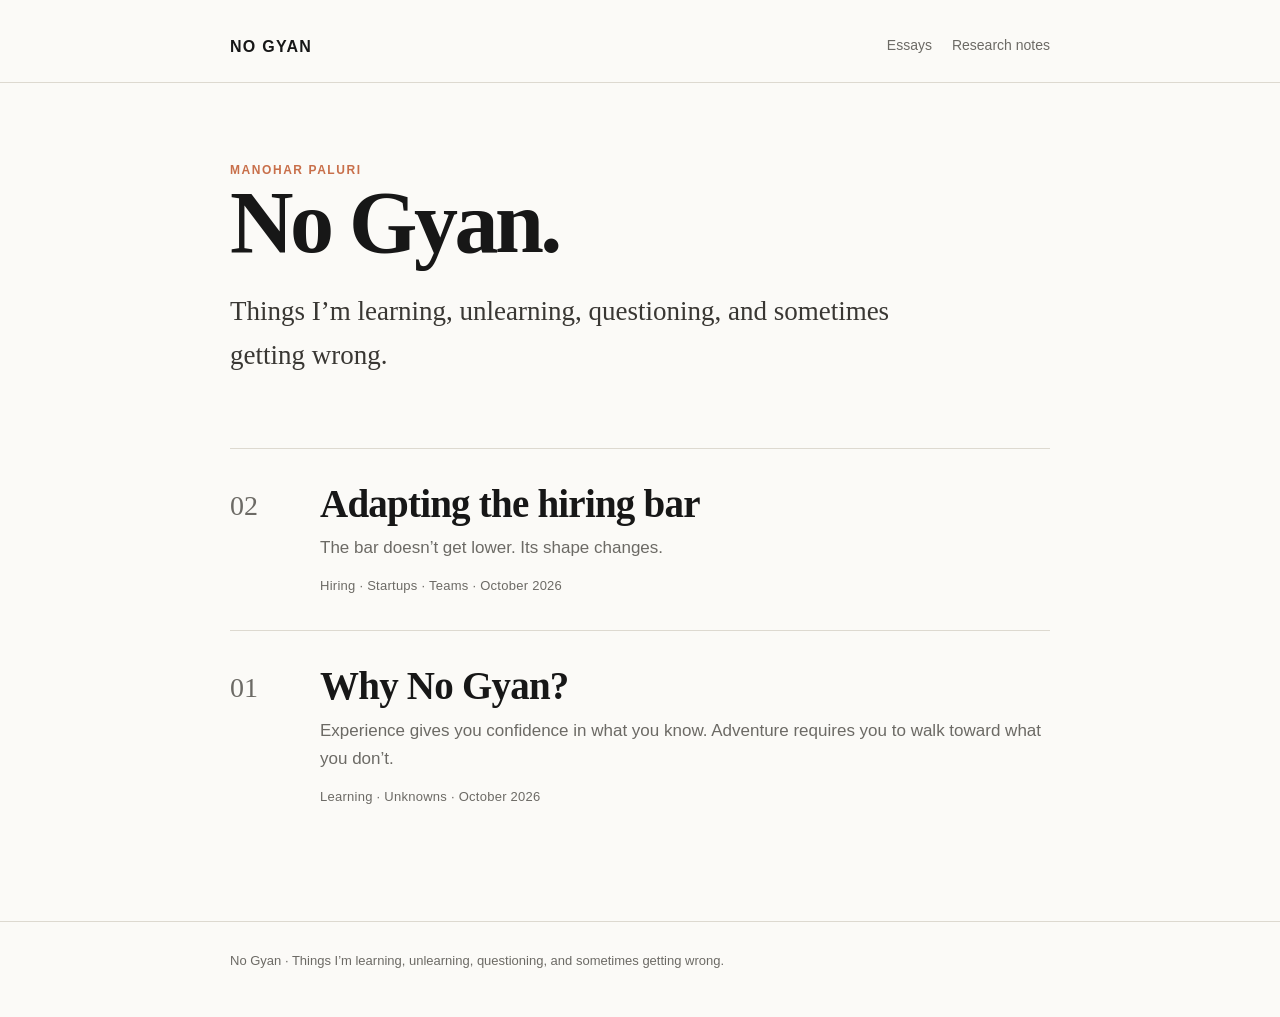
==== index.html @ 30f3d70f "Launch No Gyan" ====
<!doctype html><html lang="en"><head><title>No Gyan — Manohar Paluri</title>
<meta charset="utf-8"><meta name="viewport" content="width=device-width,initial-scale=1">
<link rel="stylesheet" href="assets/style.css">
<meta name="theme-color" content="#fbfaf7">
<meta name="description" content="Things I’m learning, unlearning, questioning, and sometimes getting wrong.">
</head><body>
<header><div class="wrap"><a class="brand" href="./">NO GYAN</a><nav><a href="./">Essays</a><a href="https://mpaluri.github.io/research-paper-summaries/">Research notes</a></nav></div></header>
<main>
<section class="hero"><div class="wrap"><div class="kicker">Manohar Paluri</div><h1>No Gyan.</h1>
<p>Things I’m learning, unlearning, questioning, and sometimes getting wrong.</p></div></section>
<section class="posts"><div class="wrap">
<a class="post-card" href="./02-adapting-the-hiring-bar/"><div class="num">02</div><div><h2>Adapting the hiring bar</h2><p>The bar doesn’t get lower. Its shape changes.</p><p class="meta">Hiring · Startups · Teams · October 2026</p></div></a>
<a class="post-card" href="./01-why-no-gyan/"><div class="num">01</div><div><h2>Why No Gyan?</h2><p>Experience gives you confidence in what you know. Adventure requires you to walk toward what you don’t.</p><p class="meta">Learning · Unknowns · October 2026</p></div></a>
</div></section></main><footer><div class="wrap">No Gyan · Things I’m learning, unlearning, questioning, and sometimes getting wrong.</div></footer></body></html>
---- assets/style.css ----
:root{
  --bg:#fbfaf7; --ink:#171717; --muted:#6c6a65; --line:#ddd9d0;
  --card:#fff; --accent:#c86f4a; --soft:#f1ede5; --max:820px;
}
*{box-sizing:border-box}
html{scroll-behavior:smooth}
body{margin:0;background:var(--bg);color:var(--ink);font-family:ui-sans-serif,-apple-system,BlinkMacSystemFont,"Segoe UI",sans-serif;line-height:1.65}
a{color:inherit}
.wrap{width:min(var(--max),calc(100% - 40px));margin:auto}
header{padding:34px 0 22px;border-bottom:1px solid var(--line)}
.brand{font-weight:800;letter-spacing:.08em;text-decoration:none}
nav{float:right;font-size:14px;color:var(--muted)}
nav a{margin-left:20px;text-decoration:none}
.hero{padding:78px 0 52px}
.hero h1{font-family:Georgia,serif;font-size:clamp(48px,9vw,88px);line-height:.95;margin:0 0 24px;letter-spacing:-.04em}
.hero p{font-family:Georgia,serif;font-size:clamp(20px,3vw,27px);max-width:700px;margin:0;color:#393733}
.kicker{font-size:12px;letter-spacing:.13em;text-transform:uppercase;color:var(--accent);font-weight:800}
.posts{padding:18px 0 80px}
.post-card{display:grid;grid-template-columns:70px 1fr;gap:20px;padding:34px 0;border-top:1px solid var(--line);text-decoration:none}
.num{font-family:Georgia,serif;font-size:28px;color:var(--muted)}
.post-card h2{font-family:Georgia,serif;font-size:clamp(28px,4vw,39px);line-height:1.08;margin:0 0 9px;letter-spacing:-.02em}
.post-card p{margin:0;color:var(--muted);font-size:17px}
.meta{margin-top:13px!important;font-size:13px!important;letter-spacing:.02em}
.article{padding:65px 0 90px}
.article h1{font-family:Georgia,serif;font-size:clamp(40px,7vw,66px);line-height:1.02;letter-spacing:-.035em;margin:10px 0 18px}
.article .dek{font-family:Georgia,serif;font-size:23px;color:#44413c;margin:0 0 48px}
.prose{font-family:Georgia,serif;font-size:20px;max-width:720px}
.prose p{margin:0 0 25px}
.prose strong{font-weight:700}
.prose blockquote{font-size:30px;line-height:1.25;margin:42px 0;padding-left:24px;border-left:3px solid var(--accent)}
.back{display:inline-block;margin-top:45px;color:var(--muted);font-family:ui-sans-serif,sans-serif;font-size:14px}
footer{border-top:1px solid var(--line);padding:28px 0 45px;color:var(--muted);font-size:13px}
@media(max-width:600px){.post-card{grid-template-columns:45px 1fr}.hero{padding-top:55px}nav{float:none;display:block;margin-top:12px}nav a{margin:0 18px 0 0}.prose{font-size:19px}}
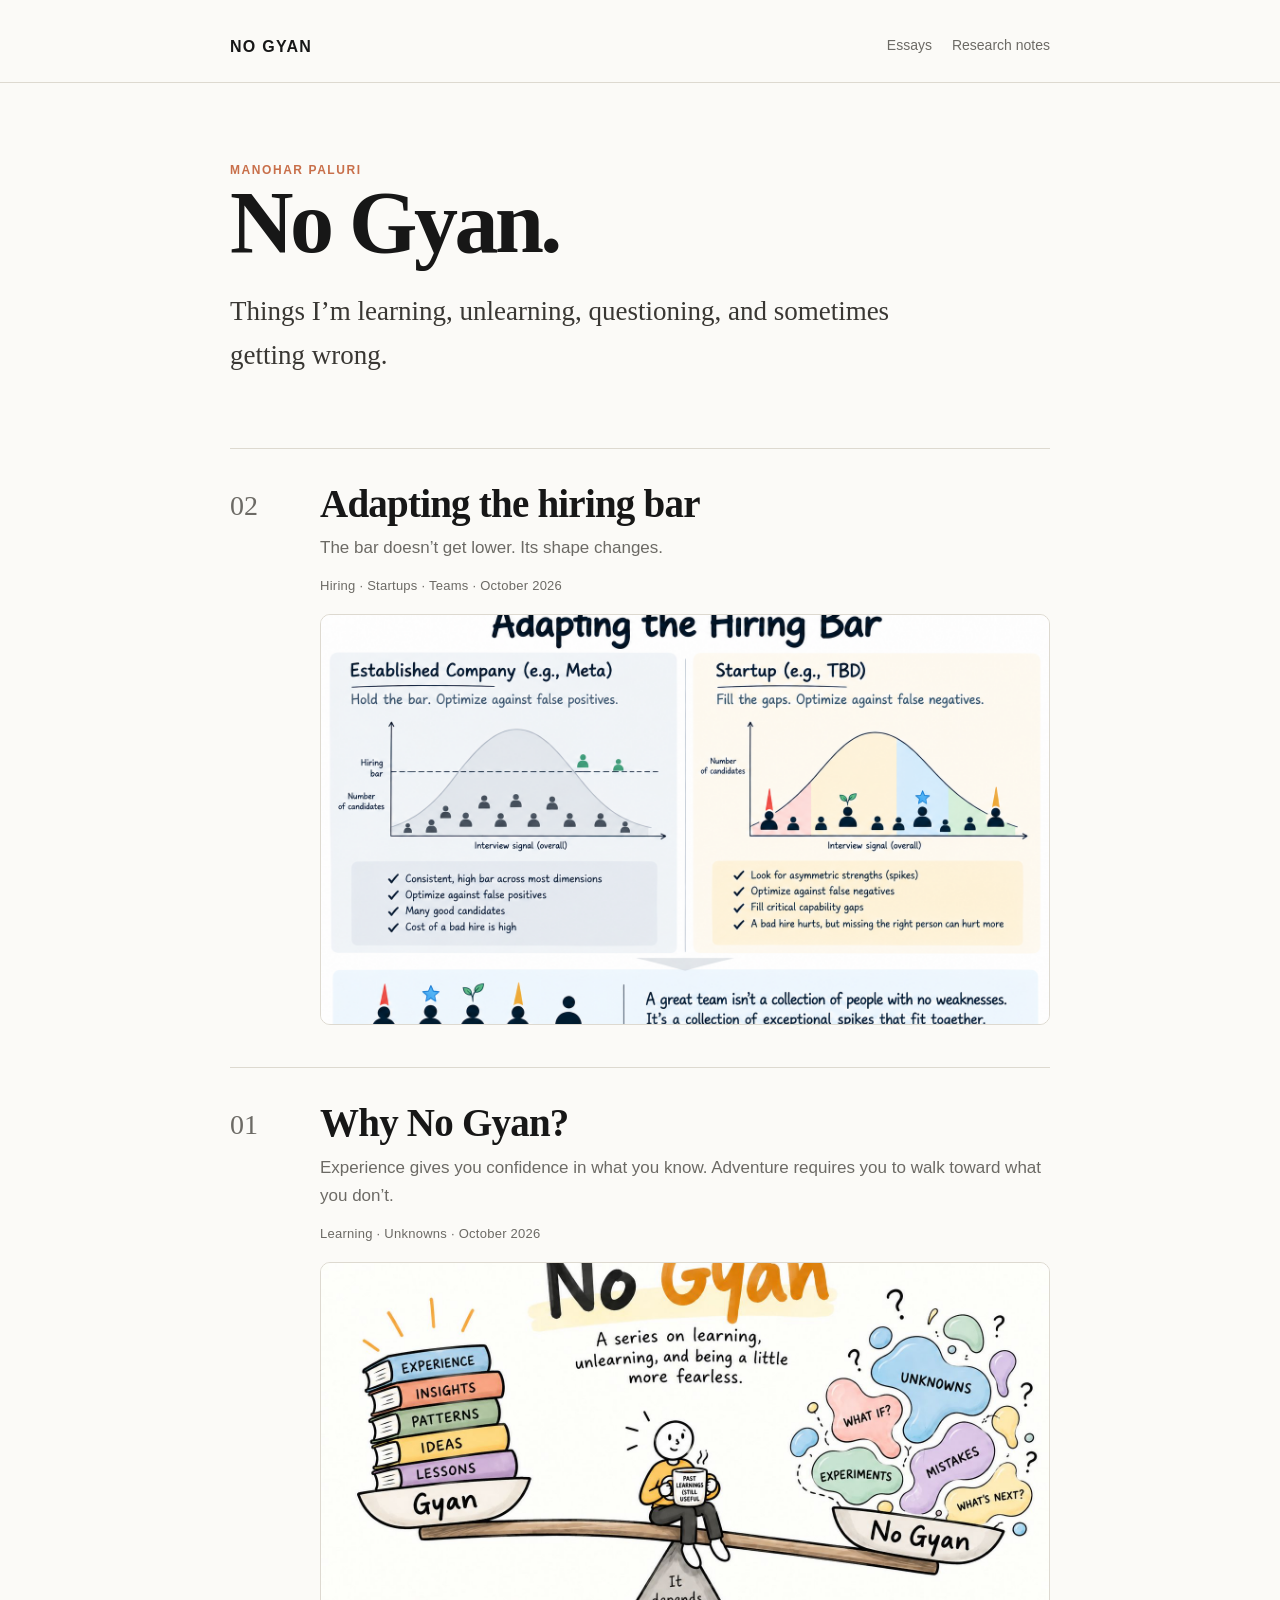
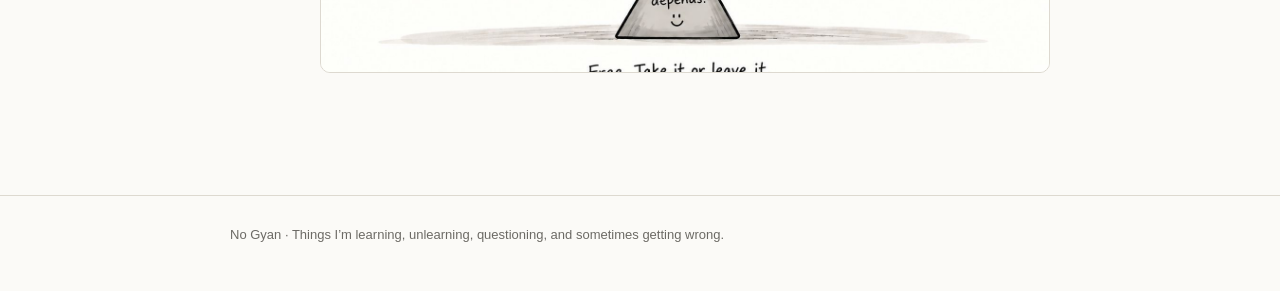
==== commit 12a58090: "Add final No Gyan visuals" ====
--- a/index.html
+++ b/index.html
@@ -9,6 +9,6 @@
 <section class="hero"><div class="wrap"><div class="kicker">Manohar Paluri</div><h1>No Gyan.</h1>
 <p>Things I’m learning, unlearning, questioning, and sometimes getting wrong.</p></div></section>
 <section class="posts"><div class="wrap">
-<a class="post-card" href="./02-adapting-the-hiring-bar/"><div class="num">02</div><div><h2>Adapting the hiring bar</h2><p>The bar doesn’t get lower. Its shape changes.</p><p class="meta">Hiring · Startups · Teams · October 2026</p></div></a>
-<a class="post-card" href="./01-why-no-gyan/"><div class="num">01</div><div><h2>Why No Gyan?</h2><p>Experience gives you confidence in what you know. Adventure requires you to walk toward what you don’t.</p><p class="meta">Learning · Unknowns · October 2026</p></div></a>
+<a class="post-card" href="./02-adapting-the-hiring-bar/"><div class="num">02</div><div><h2>Adapting the hiring bar</h2><p>The bar doesn’t get lower. Its shape changes.</p><p class="meta">Hiring · Startups · Teams · October 2026</p><img class="post-thumb" src="./assets/no-gyan-02.png" alt="Adapting the hiring bar visual"></div></a>
+<a class="post-card" href="./01-why-no-gyan/"><div class="num">01</div><div><h2>Why No Gyan?</h2><p>Experience gives you confidence in what you know. Adventure requires you to walk toward what you don’t.</p><p class="meta">Learning · Unknowns · October 2026</p><img class="post-thumb" src="./assets/no-gyan-01.jpeg" alt="Why No Gyan visual"></div></a>
 </div></section></main><footer><div class="wrap">No Gyan · Things I’m learning, unlearning, questioning, and sometimes getting wrong.</div></footer></body></html>
--- a/assets/style.css
+++ b/assets/style.css
@@ -32,3 +32,7 @@
 .back{display:inline-block;margin-top:45px;color:var(--muted);font-family:ui-sans-serif,sans-serif;font-size:14px}
 footer{border-top:1px solid var(--line);padding:28px 0 45px;color:var(--muted);font-size:13px}
 @media(max-width:600px){.post-card{grid-template-columns:45px 1fr}.hero{padding-top:55px}nav{float:none;display:block;margin-top:12px}nav a{margin:0 18px 0 0}.prose{font-size:19px}}
+
+.visual-wrap{margin:34px 0 48px}
+.essay-visual{display:block;width:100%;height:auto;border:1px solid var(--line);border-radius:14px;background:#fff}
+.post-thumb{margin-top:18px;width:100%;aspect-ratio:16/9;object-fit:cover;border:1px solid var(--line);border-radius:10px;background:#fff}
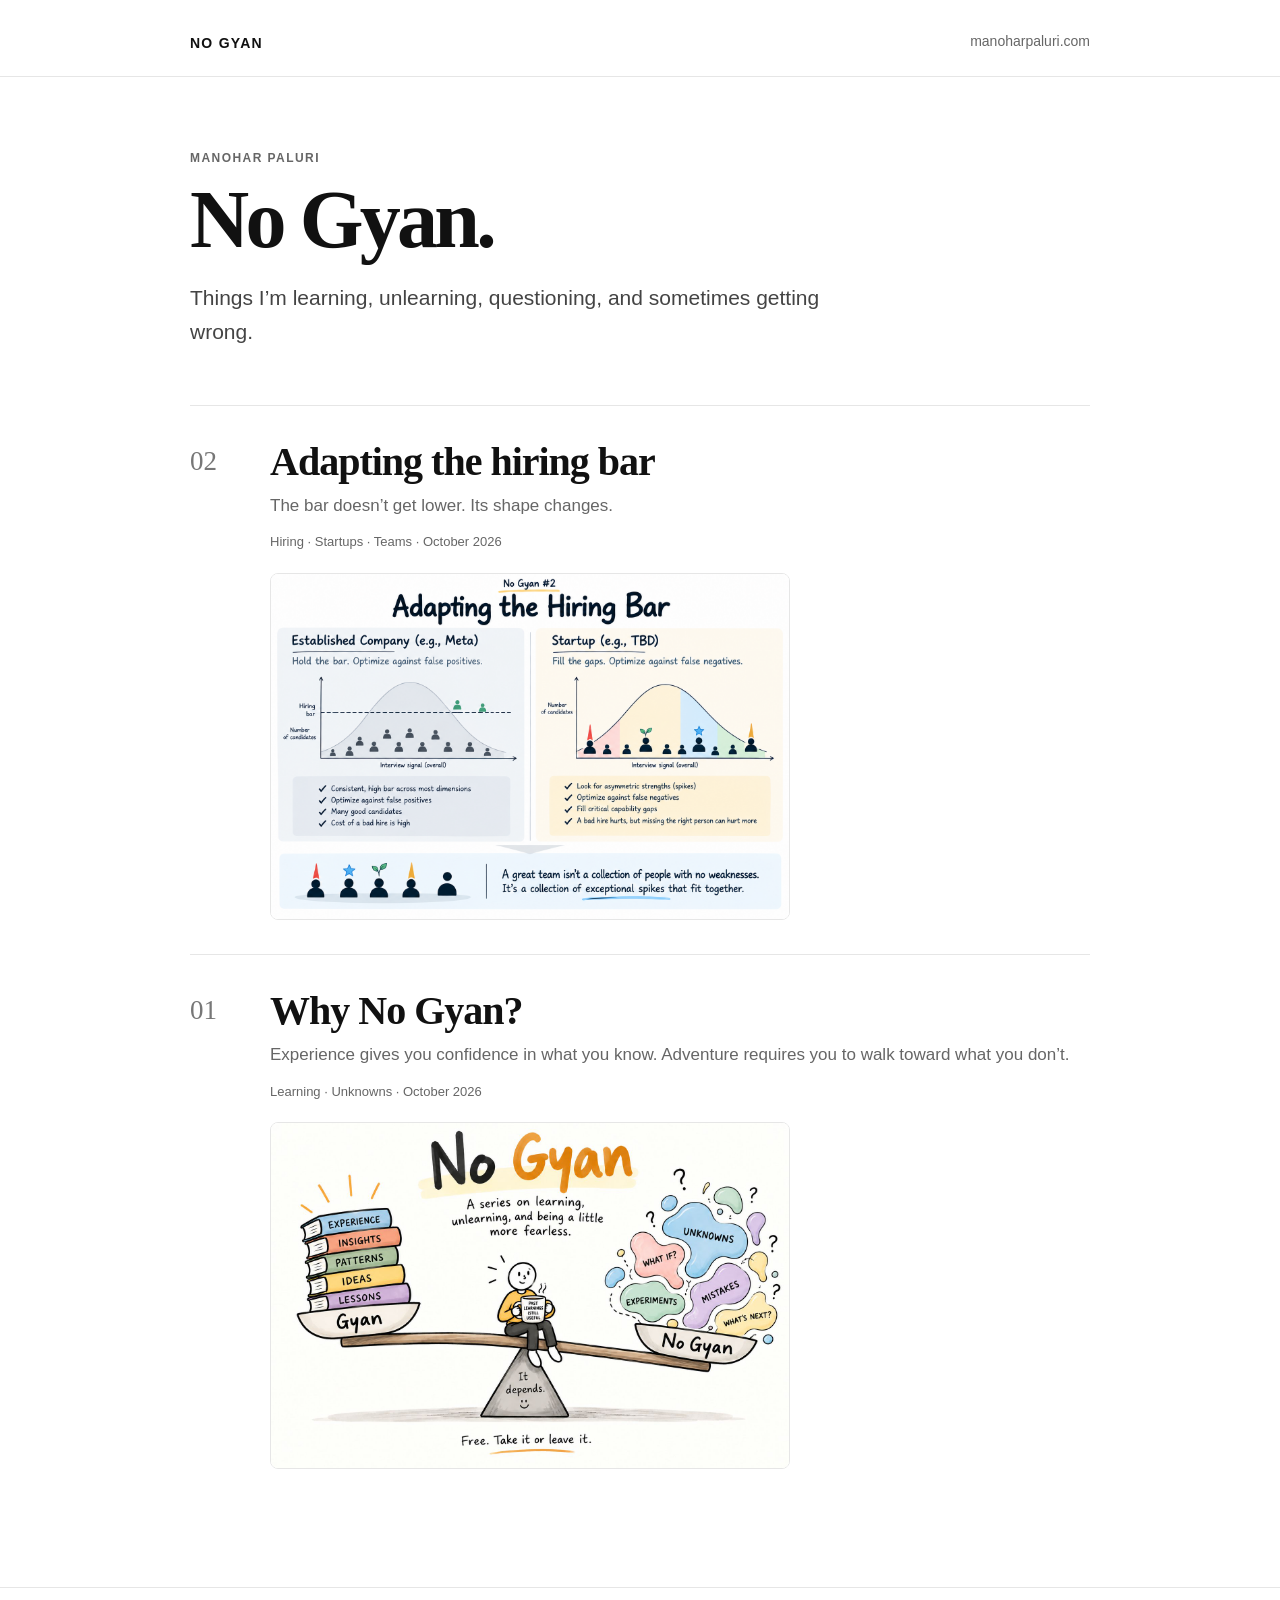
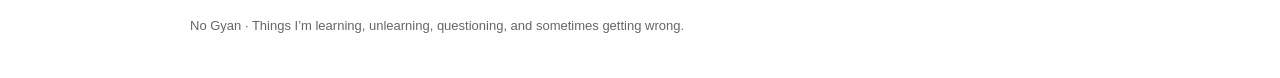
==== commit f583e2e3: "Finalize No Gyan layout" ====
--- a/index.html
+++ b/index.html
@@ -4,11 +4,11 @@
 <meta name="theme-color" content="#fbfaf7">
 <meta name="description" content="Things I’m learning, unlearning, questioning, and sometimes getting wrong.">
 </head><body>
-<header><div class="wrap"><a class="brand" href="./">NO GYAN</a><nav><a href="./">Essays</a><a href="https://mpaluri.github.io/research-paper-summaries/">Research notes</a></nav></div></header>
+<header><div class="wrap"><a class="brand" href="./">NO GYAN</a><nav><a href="https://manoharpaluri.com/">manoharpaluri.com</a></nav></div></header>
 <main>
 <section class="hero"><div class="wrap"><div class="kicker">Manohar Paluri</div><h1>No Gyan.</h1>
 <p>Things I’m learning, unlearning, questioning, and sometimes getting wrong.</p></div></section>
 <section class="posts"><div class="wrap">
-<a class="post-card" href="./02-adapting-the-hiring-bar/"><div class="num">02</div><div><h2>Adapting the hiring bar</h2><p>The bar doesn’t get lower. Its shape changes.</p><p class="meta">Hiring · Startups · Teams · October 2026</p><img class="post-thumb" src="./assets/no-gyan-02.png" alt="Adapting the hiring bar visual"></div></a>
-<a class="post-card" href="./01-why-no-gyan/"><div class="num">01</div><div><h2>Why No Gyan?</h2><p>Experience gives you confidence in what you know. Adventure requires you to walk toward what you don’t.</p><p class="meta">Learning · Unknowns · October 2026</p><img class="post-thumb" src="./assets/no-gyan-01.jpeg" alt="Why No Gyan visual"></div></a>
+<a class="post-card" href="./02-adapting-the-hiring-bar/"><div class="num">02</div><div><h2>Adapting the hiring bar</h2><p>The bar doesn’t get lower. Its shape changes.</p><p class="meta">Hiring · Startups · Teams · October 2026</p><div class="post-thumb-wrap"><img class="post-thumb" src="./assets/no-gyan-02.png" alt="Adapting the hiring bar visual"></div></div></a>
+<a class="post-card" href="./01-why-no-gyan/"><div class="num">01</div><div><h2>Why No Gyan?</h2><p>Experience gives you confidence in what you know. Adventure requires you to walk toward what you don’t.</p><p class="meta">Learning · Unknowns · October 2026</p><div class="post-thumb-wrap"><img class="post-thumb" src="./assets/no-gyan-01.jpeg" alt="Why No Gyan visual"></div></div></a>
 </div></section></main><footer><div class="wrap">No Gyan · Things I’m learning, unlearning, questioning, and sometimes getting wrong.</div></footer></body></html>
--- a/assets/style.css
+++ b/assets/style.css
@@ -1,38 +1,71 @@
 
 :root{
-  --bg:#fbfaf7; --ink:#171717; --muted:#6c6a65; --line:#ddd9d0;
-  --card:#fff; --accent:#c86f4a; --soft:#f1ede5; --max:820px;
+  --bg:#ffffff; --ink:#111111; --muted:#666666; --line:#e6e6e6;
+  --card:#ffffff; --max:900px;
 }
 *{box-sizing:border-box}
 html{scroll-behavior:smooth}
-body{margin:0;background:var(--bg);color:var(--ink);font-family:ui-sans-serif,-apple-system,BlinkMacSystemFont,"Segoe UI",sans-serif;line-height:1.65}
+body{
+  margin:0;background:var(--bg);color:var(--ink);
+  font-family:Arial,Helvetica,sans-serif;line-height:1.62
+}
 a{color:inherit}
-.wrap{width:min(var(--max),calc(100% - 40px));margin:auto}
-header{padding:34px 0 22px;border-bottom:1px solid var(--line)}
-.brand{font-weight:800;letter-spacing:.08em;text-decoration:none}
-nav{float:right;font-size:14px;color:var(--muted)}
-nav a{margin-left:20px;text-decoration:none}
-.hero{padding:78px 0 52px}
-.hero h1{font-family:Georgia,serif;font-size:clamp(48px,9vw,88px);line-height:.95;margin:0 0 24px;letter-spacing:-.04em}
-.hero p{font-family:Georgia,serif;font-size:clamp(20px,3vw,27px);max-width:700px;margin:0;color:#393733}
-.kicker{font-size:12px;letter-spacing:.13em;text-transform:uppercase;color:var(--accent);font-weight:800}
-.posts{padding:18px 0 80px}
-.post-card{display:grid;grid-template-columns:70px 1fr;gap:20px;padding:34px 0;border-top:1px solid var(--line);text-decoration:none}
-.num{font-family:Georgia,serif;font-size:28px;color:var(--muted)}
-.post-card h2{font-family:Georgia,serif;font-size:clamp(28px,4vw,39px);line-height:1.08;margin:0 0 9px;letter-spacing:-.02em}
+.wrap{width:min(var(--max),calc(100% - 44px));margin:auto}
+header{padding:30px 0 20px;border-bottom:1px solid var(--line)}
+.brand{font-weight:700;letter-spacing:.09em;text-decoration:none;font-size:14px}
+nav{float:right;font-size:14px}
+nav a{text-decoration:none;color:var(--muted)}
+nav a:hover{color:var(--ink)}
+.hero{padding:72px 0 46px}
+.hero h1{
+  font-family:Georgia,"Times New Roman",serif;
+  font-size:clamp(50px,9vw,82px);line-height:.98;
+  margin:0 0 20px;letter-spacing:-.045em
+}
+.hero p{font-size:21px;max-width:690px;margin:0;color:#444}
+.kicker{font-size:12px;letter-spacing:.12em;text-transform:uppercase;color:var(--muted);font-weight:700;margin-bottom:12px}
+.posts{padding:10px 0 84px}
+.post-card{
+  display:grid;grid-template-columns:58px minmax(0,1fr);gap:22px;
+  padding:34px 0;border-top:1px solid var(--line);text-decoration:none
+}
+.num{font-family:Georgia,"Times New Roman",serif;font-size:27px;color:#777}
+.post-card h2{
+  font-family:Georgia,"Times New Roman",serif;
+  font-size:clamp(29px,4vw,40px);line-height:1.08;margin:0 0 9px;letter-spacing:-.025em
+}
 .post-card p{margin:0;color:var(--muted);font-size:17px}
-.meta{margin-top:13px!important;font-size:13px!important;letter-spacing:.02em}
-.article{padding:65px 0 90px}
-.article h1{font-family:Georgia,serif;font-size:clamp(40px,7vw,66px);line-height:1.02;letter-spacing:-.035em;margin:10px 0 18px}
-.article .dek{font-family:Georgia,serif;font-size:23px;color:#44413c;margin:0 0 48px}
-.prose{font-family:Georgia,serif;font-size:20px;max-width:720px}
+.meta{margin-top:12px!important;font-size:13px!important}
+.post-thumb-wrap{
+  margin-top:20px;width:min(100%,520px);
+  border:1px solid var(--line);border-radius:8px;overflow:hidden;background:#fff
+}
+.post-thumb{
+  display:block;width:100%;height:auto;object-fit:contain;background:#fff
+}
+.article{padding:60px 0 90px}
+.article h1{
+  font-family:Georgia,"Times New Roman",serif;
+  font-size:clamp(42px,7vw,65px);line-height:1.02;
+  letter-spacing:-.035em;margin:8px 0 18px
+}
+.article .dek{font-size:21px;color:#555;margin:0 0 36px;max-width:760px}
+.visual-wrap{margin:28px 0 48px}
+.essay-visual{
+  display:block;width:100%;height:auto;object-fit:contain;
+  border:1px solid var(--line);border-radius:8px;background:#fff
+}
+.prose{font-family:Georgia,"Times New Roman",serif;font-size:20px;max-width:720px}
 .prose p{margin:0 0 25px}
 .prose strong{font-weight:700}
-.prose blockquote{font-size:30px;line-height:1.25;margin:42px 0;padding-left:24px;border-left:3px solid var(--accent)}
-.back{display:inline-block;margin-top:45px;color:var(--muted);font-family:ui-sans-serif,sans-serif;font-size:14px}
-footer{border-top:1px solid var(--line);padding:28px 0 45px;color:var(--muted);font-size:13px}
-@media(max-width:600px){.post-card{grid-template-columns:45px 1fr}.hero{padding-top:55px}nav{float:none;display:block;margin-top:12px}nav a{margin:0 18px 0 0}.prose{font-size:19px}}
-
-.visual-wrap{margin:34px 0 48px}
-.essay-visual{display:block;width:100%;height:auto;border:1px solid var(--line);border-radius:14px;background:#fff}
-.post-thumb{margin-top:18px;width:100%;aspect-ratio:16/9;object-fit:cover;border:1px solid var(--line);border-radius:10px;background:#fff}
+.prose blockquote{font-size:29px;line-height:1.28;margin:40px 0;padding-left:22px;border-left:2px solid #111}
+.back{display:inline-block;margin-top:44px;color:var(--muted);font-family:Arial,Helvetica,sans-serif;font-size:14px}
+footer{border-top:1px solid var(--line);padding:27px 0 42px;color:var(--muted);font-size:13px}
+@media(max-width:600px){
+  .wrap{width:min(var(--max),calc(100% - 30px))}
+  .post-card{grid-template-columns:38px minmax(0,1fr);gap:14px}
+  .hero{padding-top:52px}
+  nav{float:right}
+  .prose{font-size:19px}
+  .post-thumb-wrap{width:100%}
+}
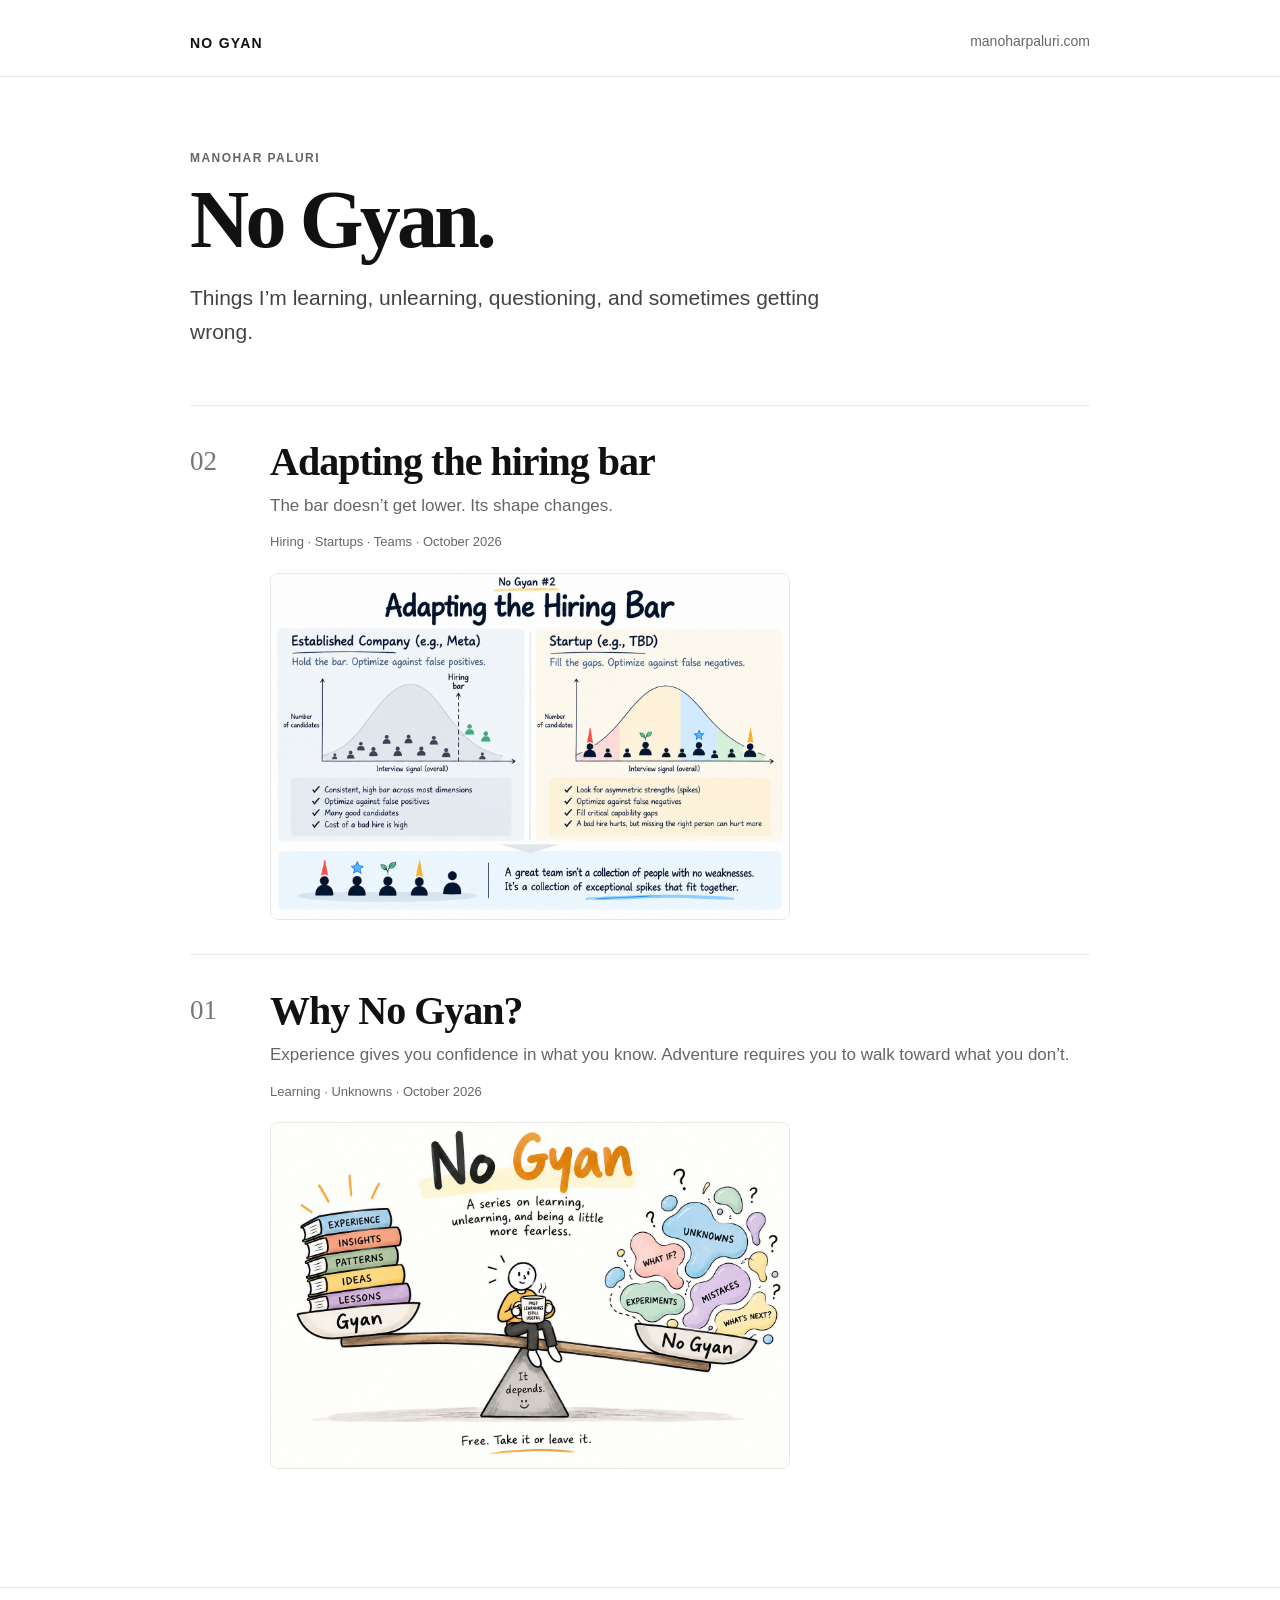
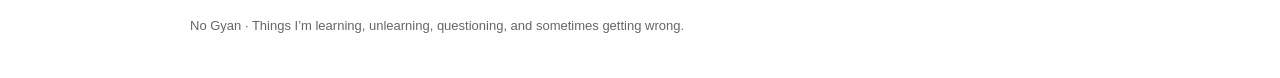
==== commit 89d15085: "Fix gyan2 image" ====
--- a/index.html
+++ b/index.html
@@ -9,6 +9,6 @@
 <section class="hero"><div class="wrap"><div class="kicker">Manohar Paluri</div><h1>No Gyan.</h1>
 <p>Things I’m learning, unlearning, questioning, and sometimes getting wrong.</p></div></section>
 <section class="posts"><div class="wrap">
-<a class="post-card" href="./02-adapting-the-hiring-bar/"><div class="num">02</div><div><h2>Adapting the hiring bar</h2><p>The bar doesn’t get lower. Its shape changes.</p><p class="meta">Hiring · Startups · Teams · October 2026</p><div class="post-thumb-wrap"><img class="post-thumb" src="./assets/no-gyan-02.png" alt="Adapting the hiring bar visual"></div></div></a>
+<a class="post-card" href="./02-adapting-the-hiring-bar/"><div class="num">02</div><div><h2>Adapting the hiring bar</h2><p>The bar doesn’t get lower. Its shape changes.</p><p class="meta">Hiring · Startups · Teams · October 2026</p><div class="post-thumb-wrap"><img class="post-thumb" src="./assets/no-gyan-02.jpeg" alt="Adapting the hiring bar visual"></div></div></a>
 <a class="post-card" href="./01-why-no-gyan/"><div class="num">01</div><div><h2>Why No Gyan?</h2><p>Experience gives you confidence in what you know. Adventure requires you to walk toward what you don’t.</p><p class="meta">Learning · Unknowns · October 2026</p><div class="post-thumb-wrap"><img class="post-thumb" src="./assets/no-gyan-01.jpeg" alt="Why No Gyan visual"></div></div></a>
-</div></section></main><footer><div class="wrap">No Gyan · Things I’m learning, unlearning, questioning, and sometimes getting wrong.</div></footer></body></html>+</div></section></main><footer><div class="wrap">No Gyan · Things I’m learning, unlearning, questioning, and sometimes getting wrong.</div></footer></body></html>
